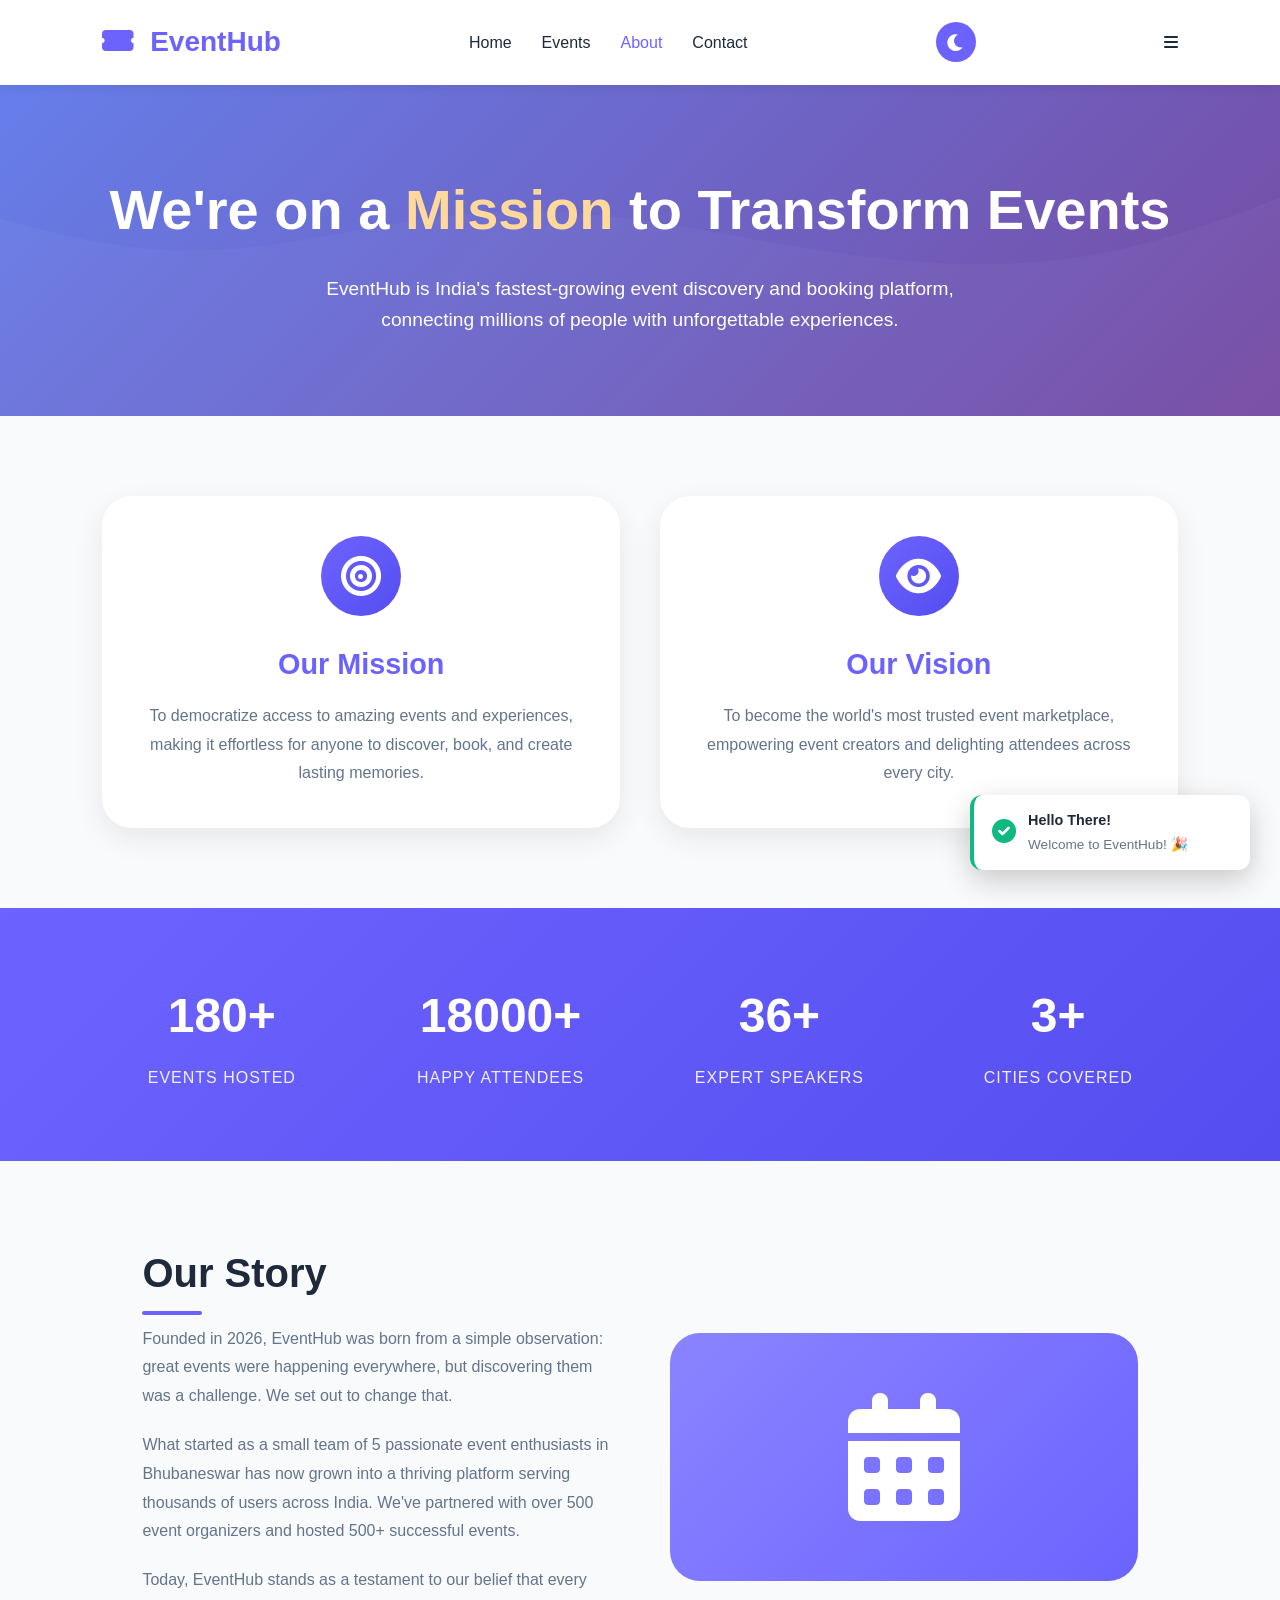
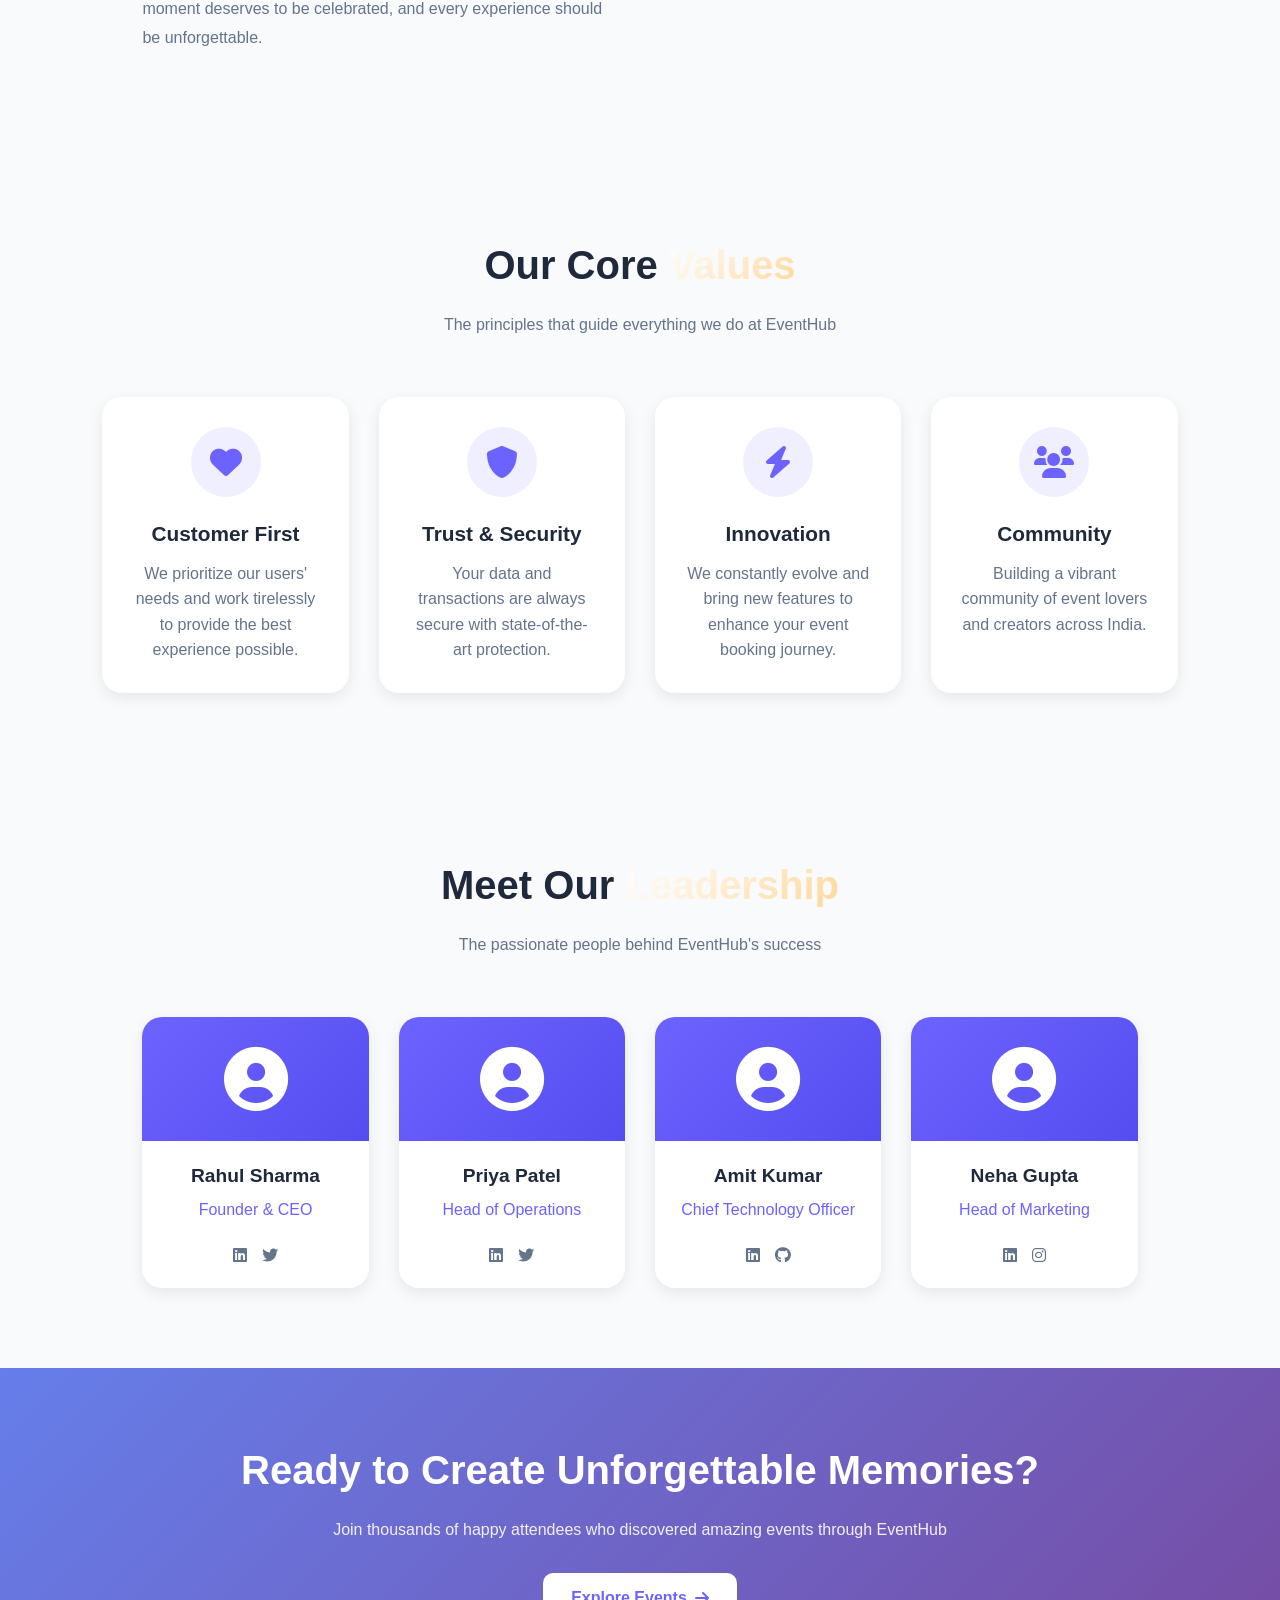
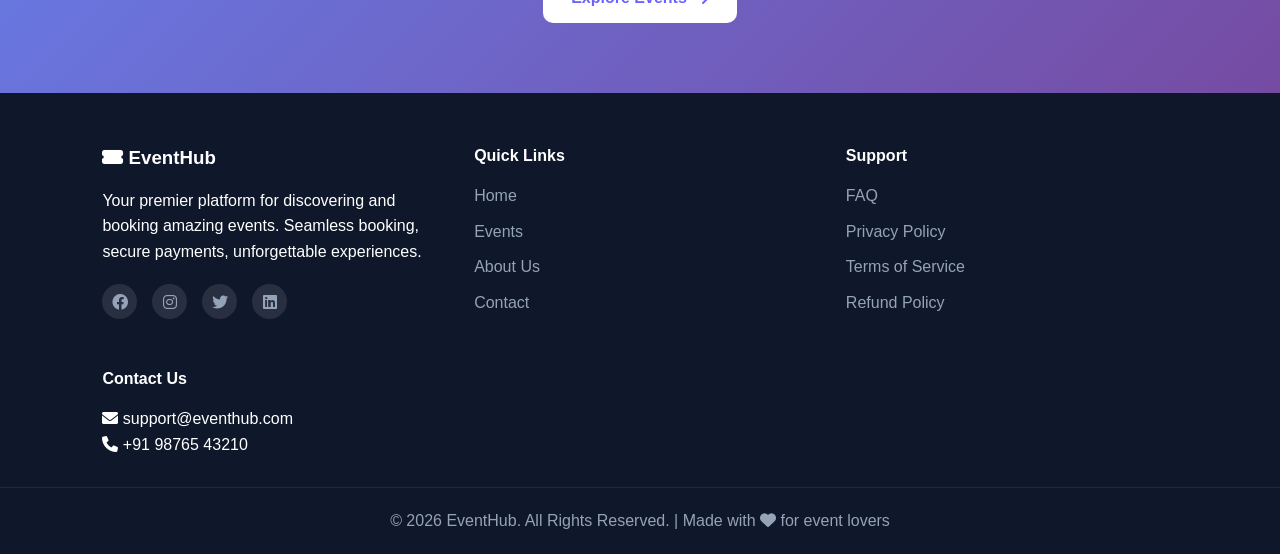
==== about.html @ 456e4f79 "Initial commit: Complete EventHub Event Booking Platform with all features" ====
<!DOCTYPE html>
<html lang="en">
<head>
    <meta charset="UTF-8">
    <meta name="viewport" content="width=device-width, initial-scale=1.0, user-scalable=yes">
    <title>About Us | EventHub - Your Premier Event Booking Platform</title>
    <link rel="stylesheet" href="css/style.css">
    <link rel="stylesheet" href="css/dark-mode.css">
    <link rel="stylesheet" href="css/toast.css">
    <link rel="stylesheet" href="https://cdnjs.cloudflare.com/ajax/libs/font-awesome/6.0.0-beta3/css/all.min.css">
    <style>
        /* Additional premium styles for About page */
        .about-hero {
            background: linear-gradient(135deg, #667eea 0%, #764ba2 100%);
            padding: 80px 8%;
            text-align: center;
            color: white;
            position: relative;
            overflow: hidden;
        }
        
        .about-hero::before {
            content: '';
            position: absolute;
            top: 0;
            left: 0;
            right: 0;
            bottom: 0;
            background: url('data:image/svg+xml,<svg xmlns="http://www.w3.org/2000/svg" viewBox="0 0 1440 320"><path fill="rgba(255,255,255,0.1)" d="M0,96L48,112C96,128,192,160,288,160C384,160,480,128,576,122.7C672,117,768,139,864,154.7C960,171,1056,181,1152,165.3C1248,149,1344,107,1392,85.3L1440,64L1440,320L1392,320C1344,320,1248,320,1152,320C1056,320,960,320,864,320C768,320,672,320,576,320C480,320,384,320,288,320C192,320,96,320,48,320L0,320Z"></path></svg>') no-repeat bottom;
            background-size: cover;
            opacity: 0.3;
        }
        
        .about-hero h1 {
            font-size: 3.5rem;
            margin-bottom: 20px;
            position: relative;
            animation: fadeInUp 0.8s ease;
        }
        
        .about-hero p {
            font-size: 1.2rem;
            max-width: 700px;
            margin: 0 auto;
            position: relative;
            animation: fadeInUp 0.8s ease 0.2s backwards;
        }
        
        @keyframes fadeInUp {
            from {
                opacity: 0;
                transform: translateY(30px);
            }
            to {
                opacity: 1;
                transform: translateY(0);
            }
        }
        
        /* Mission Vision Section */
        .mv-section {
            padding: 80px 8%;
            background: var(--light);
        }
        
        body.dark-mode .mv-section {
            background: #0f172a;
        }
        
        .mv-grid {
            display: grid;
            grid-template-columns: repeat(2, 1fr);
            gap: 40px;
            max-width: 1200px;
            margin: 0 auto;
        }
        
        .mv-card {
            background: white;
            border-radius: 30px;
            padding: 40px;
            text-align: center;
            transition: all 0.4s ease;
            box-shadow: 0 10px 30px rgba(0,0,0,0.08);
        }
        
        body.dark-mode .mv-card {
            background: #1e293b;
        }
        
        .mv-card:hover {
            transform: translateY(-10px);
            box-shadow: 0 20px 40px rgba(108, 99, 255, 0.15);
        }
        
        .mv-icon {
            width: 80px;
            height: 80px;
            background: linear-gradient(135deg, var(--primary), var(--primary-dark));
            border-radius: 50%;
            display: flex;
            align-items: center;
            justify-content: center;
            margin: 0 auto 25px;
        }
        
        .mv-icon i {
            font-size: 2.5rem;
            color: white;
        }
        
        .mv-card h3 {
            font-size: 1.8rem;
            margin-bottom: 15px;
            color: var(--primary);
        }
        
        .mv-card p {
            color: var(--gray);
            line-height: 1.8;
            font-size: 1rem;
        }
        
        /* Stats Counter Section */
        .stats-counter {
            background: linear-gradient(135deg, var(--primary) 0%, var(--primary-dark) 100%);
            padding: 70px 8%;
            color: white;
        }
        
        .stats-grid {
            display: grid;
            grid-template-columns: repeat(4, 1fr);
            gap: 40px;
            max-width: 1200px;
            margin: 0 auto;
            text-align: center;
        }
        
        .stat-counter-item {
            animation: fadeInUp 0.6s ease;
        }
        
        .stat-number {
            font-size: 3rem;
            font-weight: 800;
            display: block;
            margin-bottom: 10px;
        }
        
        .stat-label {
            font-size: 1rem;
            opacity: 0.9;
            text-transform: uppercase;
            letter-spacing: 1px;
        }
        
        /* Story Section */
        .story-section {
            padding: 80px 8%;
            max-width: 1200px;
            margin: 0 auto;
        }
        
        .story-grid {
            display: grid;
            grid-template-columns: 1fr 1fr;
            gap: 60px;
            align-items: center;
        }
        
        .story-content h2 {
            font-size: 2.5rem;
            margin-bottom: 20px;
            position: relative;
            display: inline-block;
        }
        
        .story-content h2::after {
            content: '';
            position: absolute;
            bottom: -10px;
            left: 0;
            width: 60px;
            height: 4px;
            background: var(--primary);
            border-radius: 2px;
        }
        
        .story-content p {
            color: var(--gray);
            line-height: 1.8;
            margin-bottom: 20px;
        }
        
        .story-image {
            background: linear-gradient(135deg, var(--primary-light), var(--primary));
            border-radius: 30px;
            padding: 60px;
            text-align: center;
            animation: float 3s ease-in-out infinite;
        }
        
        @keyframes float {
            0%, 100% { transform: translateY(0); }
            50% { transform: translateY(-20px); }
        }
        
        .story-image i {
            font-size: 8rem;
            color: white;
        }
        
        /* Values Section */
        .values-section {
            padding: 80px 8%;
            background: var(--light);
        }
        
        body.dark-mode .values-section {
            background: #0f172a;
        }
        
        .section-title {
            text-align: center;
            margin-bottom: 60px;
        }
        
        .section-title h2 {
            font-size: 2.5rem;
            margin-bottom: 15px;
        }
        
        .section-title p {
            color: var(--gray);
            max-width: 600px;
            margin: 0 auto;
        }
        
        .values-grid {
            display: grid;
            grid-template-columns: repeat(4, 1fr);
            gap: 30px;
            max-width: 1200px;
            margin: 0 auto;
        }
        
        .value-card {
            background: white;
            border-radius: 20px;
            padding: 30px;
            text-align: center;
            transition: all 0.3s ease;
            box-shadow: 0 5px 15px rgba(0,0,0,0.08);
        }
        
        body.dark-mode .value-card {
            background: #1e293b;
        }
        
        .value-card:hover {
            transform: translateY(-5px);
            box-shadow: 0 15px 30px rgba(108, 99, 255, 0.15);
        }
        
        .value-icon {
            width: 70px;
            height: 70px;
            background: rgba(108, 99, 255, 0.1);
            border-radius: 50%;
            display: flex;
            align-items: center;
            justify-content: center;
            margin: 0 auto 20px;
        }
        
        .value-icon i {
            font-size: 2rem;
            color: var(--primary);
        }
        
        .value-card h4 {
            font-size: 1.3rem;
            margin-bottom: 10px;
        }
        
        .value-card p {
            color: var(--gray);
            line-height: 1.6;
        }
        
        /* Team Section */
        .team-section {
            padding: 80px 8%;
            max-width: 1200px;
            margin: 0 auto;
        }
        
        .team-grid {
            display: grid;
            grid-template-columns: repeat(4, 1fr);
            gap: 30px;
        }
        
        .team-card {
            background: white;
            border-radius: 20px;
            overflow: hidden;
            text-align: center;
            transition: all 0.3s ease;
            box-shadow: 0 5px 15px rgba(0,0,0,0.08);
        }
        
        body.dark-mode .team-card {
            background: #1e293b;
        }
        
        .team-card:hover {
            transform: translateY(-10px);
            box-shadow: 0 20px 40px rgba(0,0,0,0.15);
        }
        
        .team-image {
            background: linear-gradient(135deg, var(--primary), var(--primary-dark));
            padding: 30px;
        }
        
        .team-image i {
            font-size: 4rem;
            color: white;
        }
        
        .team-card h4 {
            font-size: 1.2rem;
            margin-top: 20px;
            margin-bottom: 5px;
        }
        
        .team-card p {
            color: var(--primary);
            margin-bottom: 20px;
            font-weight: 500;
        }
        
        .team-social {
            padding-bottom: 20px;
            display: flex;
            justify-content: center;
            gap: 15px;
        }
        
        .team-social a {
            color: var(--gray);
            transition: 0.3s;
        }
        
        .team-social a:hover {
            color: var(--primary);
            transform: translateY(-3px);
        }
        
        /* CTA Section */
        .about-cta {
            background: linear-gradient(135deg, #667eea 0%, #764ba2 100%);
            padding: 70px 8%;
            text-align: center;
            color: white;
        }
        
        .about-cta h2 {
            font-size: 2.5rem;
            margin-bottom: 15px;
        }
        
        .about-cta p {
            margin-bottom: 30px;
            opacity: 0.9;
        }
        
        .about-cta .btn {
            background: white;
            color: var(--primary);
        }
        
        .about-cta .btn:hover {
            transform: translateY(-3px);
            box-shadow: 0 10px 25px rgba(0,0,0,0.2);
        }
        
        /* Responsive */
        @media (max-width: 1024px) {
            .values-grid, .team-grid {
                grid-template-columns: repeat(2, 1fr);
            }
            .stats-grid {
                grid-template-columns: repeat(2, 1fr);
            }
        }
        
        @media (max-width: 768px) {
            .about-hero h1 {
                font-size: 2rem;
            }
            .mv-grid, .story-grid, .values-grid, .team-grid {
                grid-template-columns: 1fr;
            }
            .stats-grid {
                grid-template-columns: 1fr;
                gap: 30px;
            }
            .stat-number {
                font-size: 2rem;
            }
        }
    </style>
</head>
<body>

    <nav class="navbar">
        <div class="logo">
            <i class="fas fa-ticket-alt"></i> EventHub
        </div>
        <ul class="nav-links">
            <li><a href="index.html">Home</a></li>
            <li><a href="events.html">Events</a></li>
            <li><a href="about.html" class="active">About</a></li>
            <li><a href="contact.html">Contact</a></li>
        </ul>
        <button class="dark-mode-toggle" id="darkModeToggle">
            <i class="fas fa-moon"></i>
        </button>
        <div class="mobile-menu">
            <i class="fas fa-bars"></i>
        </div>
    </nav>

    <!-- Hero Section -->
    <section class="about-hero">
        <h1>We're on a <span style="color: #ffd89b;">Mission</span> to Transform Events</h1>
        <p>EventHub is India's fastest-growing event discovery and booking platform, connecting millions of people with unforgettable experiences.</p>
    </section>

    <!-- Mission & Vision -->
    <section class="mv-section">
        <div class="mv-grid">
            <div class="mv-card">
                <div class="mv-icon">
                    <i class="fas fa-bullseye"></i>
                </div>
                <h3>Our Mission</h3>
                <p>To democratize access to amazing events and experiences, making it effortless for anyone to discover, book, and create lasting memories.</p>
            </div>
            <div class="mv-card">
                <div class="mv-icon">
                    <i class="fas fa-eye"></i>
                </div>
                <h3>Our Vision</h3>
                <p>To become the world's most trusted event marketplace, empowering event creators and delighting attendees across every city.</p>
            </div>
        </div>
    </section>

    <!-- Stats Counter Section -->
    <section class="stats-counter">
        <div class="stats-grid">
            <div class="stat-counter-item">
                <span class="stat-number" id="stat1">500+</span>
                <span class="stat-label">Events Hosted</span>
            </div>
            <div class="stat-counter-item">
                <span class="stat-number" id="stat2">50K+</span>
                <span class="stat-label">Happy Attendees</span>
            </div>
            <div class="stat-counter-item">
                <span class="stat-number" id="stat3">100+</span>
                <span class="stat-label">Expert Speakers</span>
            </div>
            <div class="stat-counter-item">
                <span class="stat-number" id="stat4">10+</span>
                <span class="stat-label">Cities Covered</span>
            </div>
        </div>
    </section>

    <!-- Our Story -->
    <section class="story-section">
        <div class="story-grid">
            <div class="story-content">
                <h2>Our Story</h2>
                <p>Founded in 2026, EventHub was born from a simple observation: great events were happening everywhere, but discovering them was a challenge. We set out to change that.</p>
                <p>What started as a small team of 5 passionate event enthusiasts in Bhubaneswar has now grown into a thriving platform serving thousands of users across India. We've partnered with over 500 event organizers and hosted 500+ successful events.</p>
                <p>Today, EventHub stands as a testament to our belief that every moment deserves to be celebrated, and every experience should be unforgettable.</p>
            </div>
            <div class="story-image">
                <i class="fas fa-calendar-alt"></i>
            </div>
        </div>
    </section>

    <!-- Our Values -->
    <section class="values-section">
        <div class="section-title">
            <h2>Our Core <span class="gradient-text">Values</span></h2>
            <p>The principles that guide everything we do at EventHub</p>
        </div>
        <div class="values-grid">
            <div class="value-card">
                <div class="value-icon">
                    <i class="fas fa-heart"></i>
                </div>
                <h4>Customer First</h4>
                <p>We prioritize our users' needs and work tirelessly to provide the best experience possible.</p>
            </div>
            <div class="value-card">
                <div class="value-icon">
                    <i class="fas fa-shield-alt"></i>
                </div>
                <h4>Trust & Security</h4>
                <p>Your data and transactions are always secure with state-of-the-art protection.</p>
            </div>
            <div class="value-card">
                <div class="value-icon">
                    <i class="fas fa-bolt"></i>
                </div>
                <h4>Innovation</h4>
                <p>We constantly evolve and bring new features to enhance your event booking journey.</p>
            </div>
            <div class="value-card">
                <div class="value-icon">
                    <i class="fas fa-users"></i>
                </div>
                <h4>Community</h4>
                <p>Building a vibrant community of event lovers and creators across India.</p>
            </div>
        </div>
    </section>

    <!-- Meet Our Team -->
    <section class="team-section">
        <div class="section-title">
            <h2>Meet Our <span class="gradient-text">Leadership</span></h2>
            <p>The passionate people behind EventHub's success</p>
        </div>
        <div class="team-grid">
            <div class="team-card">
                <div class="team-image">
                    <i class="fas fa-user-circle"></i>
                </div>
                <h4>Rahul Sharma</h4>
                <p>Founder & CEO</p>
                <div class="team-social">
                    <a href="#"><i class="fab fa-linkedin"></i></a>
                    <a href="#"><i class="fab fa-twitter"></i></a>
                </div>
            </div>
            <div class="team-card">
                <div class="team-image">
                    <i class="fas fa-user-circle"></i>
                </div>
                <h4>Priya Patel</h4>
                <p>Head of Operations</p>
                <div class="team-social">
                    <a href="#"><i class="fab fa-linkedin"></i></a>
                    <a href="#"><i class="fab fa-twitter"></i></a>
                </div>
            </div>
            <div class="team-card">
                <div class="team-image">
                    <i class="fas fa-user-circle"></i>
                </div>
                <h4>Amit Kumar</h4>
                <p>Chief Technology Officer</p>
                <div class="team-social">
                    <a href="#"><i class="fab fa-linkedin"></i></a>
                    <a href="#"><i class="fab fa-github"></i></a>
                </div>
            </div>
            <div class="team-card">
                <div class="team-image">
                    <i class="fas fa-user-circle"></i>
                </div>
                <h4>Neha Gupta</h4>
                <p>Head of Marketing</p>
                <div class="team-social">
                    <a href="#"><i class="fab fa-linkedin"></i></a>
                    <a href="#"><i class="fab fa-instagram"></i></a>
                </div>
            </div>
        </div>
    </section>

    <!-- Call to Action -->
    <section class="about-cta">
        <h2>Ready to Create Unforgettable Memories?</h2>
        <p>Join thousands of happy attendees who discovered amazing events through EventHub</p>
        <a href="events.html" class="btn">Explore Events <i class="fas fa-arrow-right"></i></a>
    </section>

    <footer>
        <div class="footer-content">
            <div class="footer-section">
                <h3><i class="fas fa-ticket-alt"></i> EventHub</h3>
                <p>Your premier platform for discovering and booking amazing events. Seamless booking, secure payments, unforgettable experiences.</p>
                <div class="social-links">
                    <a href="#"><i class="fab fa-facebook"></i></a>
                    <a href="#"><i class="fab fa-instagram"></i></a>
                    <a href="#"><i class="fab fa-twitter"></i></a>
                    <a href="#"><i class="fab fa-linkedin"></i></a>
                </div>
            </div>
            <div class="footer-section">
                <h4>Quick Links</h4>
                <ul>
                    <li><a href="index.html">Home</a></li>
                    <li><a href="events.html">Events</a></li>
                    <li><a href="about.html">About Us</a></li>
                    <li><a href="contact.html">Contact</a></li>
                </ul>
            </div>
            <div class="footer-section">
                <h4>Support</h4>
                <ul>
                    <li><a href="#">FAQ</a></li>
                    <li><a href="#">Privacy Policy</a></li>
                    <li><a href="#">Terms of Service</a></li>
                    <li><a href="#">Refund Policy</a></li>
                </ul>
            </div>
            <div class="footer-section">
                <h4>Contact Us</h4>
                <p><i class="fas fa-envelope"></i> support@eventhub.com</p>
                <p><i class="fas fa-phone"></i> +91 98765 43210</p>
            </div>
        </div>
        <div class="footer-bottom">
            <p>&copy; 2026 EventHub. All Rights Reserved. | Made with <i class="fas fa-heart"></i> for event lovers</p>
        </div>
    </footer>

    <script src="js/toast.js"></script>
    <script src="js/script.js"></script>
    <script>
        // Animated counter for stats
        function animateCounter(elementId, targetValue) {
            const element = document.getElementById(elementId);
            if (!element) return;
            
            let currentValue = 0;
            const duration = 2000;
            const increment = targetValue / (duration / 16);
            
            const updateCounter = () => {
                currentValue += increment;
                if (currentValue < targetValue) {
                    element.textContent = Math.floor(currentValue) + (targetValue > 1000 ? '+' : '+');
                    requestAnimationFrame(updateCounter);
                } else {
                    element.textContent = targetValue + (targetValue > 1000 ? '+' : '+');
                }
            };
            
            updateCounter();
        }
        
        // Trigger counters when in view
        const observerOptions = {
            threshold: 0.3
        };
        
        const statsObserver = new IntersectionObserver((entries) => {
            entries.forEach(entry => {
                if (entry.isIntersecting) {
                    animateCounter('stat1', 500);
                    animateCounter('stat2', 50000);
                    animateCounter('stat3', 100);
                    animateCounter('stat4', 10);
                    statsObserver.unobserve(entry.target);
                }
            });
        }, observerOptions);
        
        const statsSection = document.querySelector('.stats-counter');
        if (statsSection) {
            statsObserver.observe(statsSection);
        }
        
        // Animation on scroll for cards
        const fadeObserver = new IntersectionObserver((entries) => {
            entries.forEach(entry => {
                if (entry.isIntersecting) {
                    entry.target.style.opacity = '1';
                    entry.target.style.transform = 'translateY(0)';
                }
            });
        }, { threshold: 0.1, rootMargin: '0px 0px -50px 0px' });
        
        document.querySelectorAll('.mv-card, .value-card, .team-card').forEach(el => {
            el.style.opacity = '0';
            el.style.transform = 'translateY(30px)';
            el.style.transition = 'all 0.6s ease';
            fadeObserver.observe(el);
        });
    </script>
</body>
</html>
---- css/style.css ----
* {
    margin: 0;
    padding: 0;
    box-sizing: border-box;
    font-family: 'Segoe UI', Tahoma, Geneva, Verdana, sans-serif;
}

:root {
    --primary: #6c63ff;
    --primary-dark: #564df0;
    --primary-light: #8b84ff;
    --secondary: #ff6584;
    --dark: #1e293b;
    --light: #f8fafc;
    --gray: #64748b;
    --success: #10b981;
    --warning: #f59e0b;
    --danger: #ef4444;
}

body {
    background: var(--light);
    color: var(--dark);
    line-height: 1.6;
}

/* Navbar */
.navbar {
    display: flex;
    justify-content: space-between;
    align-items: center;
    padding: 20px 8%;
    background: white;
    box-shadow: 0 2px 10px rgba(0, 0, 0, 0.08);
    position: sticky;
    top: 0;
    z-index: 1000;
}

.logo {
    font-size: 28px;
    font-weight: bold;
    color: var(--primary);
}

.logo i {
    margin-right: 8px;
}

.nav-links {
    display: flex;
    gap: 30px;
    list-style: none;
}

.nav-links a {
    text-decoration: none;
    color: var(--dark);
    font-weight: 500;
    transition: 0.3s;
}

.nav-links a:hover,
.nav-links a.active {
    color: var(--primary);
}

/* Buttons */
.btn {
    display: inline-flex;
    align-items: center;
    gap: 8px;
    padding: 12px 28px;
    border-radius: 10px;
    text-decoration: none;
    font-weight: 600;
    transition: 0.3s;
    cursor: pointer;
    border: none;
    font-size: 16px;
}

.btn-primary {
    background: var(--primary);
    color: white;
}

.btn-primary:hover {
    background: var(--primary-dark);
    transform: translateY(-2px);
    box-shadow: 0 5px 20px rgba(108, 99, 255, 0.3);
}

.btn-outline {
    background: transparent;
    color: var(--primary);
    border: 2px solid var(--primary);
}

.btn-outline:hover {
    background: var(--primary);
    color: white;
}

.btn-block {
    width: 100%;
    justify-content: center;
}

/* Hero Section */
.hero {
    display: flex;
    align-items: center;
    justify-content: space-between;
    padding: 60px 8%;
    gap: 50px;
    background: linear-gradient(135deg, #667eea 0%, #764ba2 100%);
    color: white;
}

.hero-content {
    flex: 1;
}

.hero-badge {
    background: rgba(255, 255, 255, 0.2);
    padding: 5px 15px;
    border-radius: 25px;
    font-size: 14px;
    display: inline-block;
    margin-bottom: 20px;
}

.hero-content h1 {
    font-size: 3.5rem;
    margin-bottom: 20px;
    line-height: 1.2;
}

.gradient-text {
    background: linear-gradient(135deg, #fff 0%, #ffd89b 100%);
    -webkit-background-clip: text;
    background-clip: text;
    color: transparent;
}

.hero-content p {
    font-size: 1.1rem;
    margin-bottom: 30px;
    opacity: 0.9;
}

.hero-buttons {
    display: flex;
    gap: 15px;
    margin-bottom: 40px;
}

.stats {
    display: flex;
    gap: 40px;
}

.stat h3 {
    font-size: 1.8rem;
    font-weight: bold;
}

.stat p {
    font-size: 0.9rem;
    opacity: 0.8;
    margin: 0;
}

.hero-image {
    flex: 1;
    position: relative;
}

.hero-image img {
    width: 100%;
    border-radius: 30px;
    box-shadow: 0 20px 40px rgba(0, 0, 0, 0.2);
}

.floating-card {
    position: absolute;
    background: white;
    padding: 12px 20px;
    border-radius: 50px;
    display: flex;
    align-items: center;
    gap: 10px;
    box-shadow: 0 10px 20px rgba(0, 0, 0, 0.1);
    color: var(--dark);
}

.card-1 {
    top: 20%;
    left: -20px;
}

.card-2 {
    bottom: 20%;
    right: -20px;
}

/* Categories */
.categories {
    padding: 80px 8%;
    background: white;
}

.section-header {
    text-align: center;
    margin-bottom: 50px;
}

.section-header h2 {
    font-size: 2.5rem;
    margin-bottom: 10px;
}

.section-header p {
    color: var(--gray);
}

.category-container {
    display: grid;
    grid-template-columns: repeat(auto-fit, minmax(180px, 1fr));
    gap: 25px;
}

.category-card {
    text-align: center;
    padding: 30px;
    background: var(--light);
    border-radius: 20px;
    transition: 0.3s;
    cursor: pointer;
}

.category-card:hover {
    transform: translateY(-5px);
    box-shadow: 0 10px 25px rgba(0, 0, 0, 0.1);
}

.category-card i {
    font-size: 2.5rem;
    color: var(--primary);
    margin-bottom: 15px;
}

.category-card h3 {
    margin-bottom: 5px;
}

.category-card p {
    color: var(--gray);
    font-size: 0.9rem;
}

/* Events Section */
.events {
    padding: 60px 8%;
}

.event-container {
    display: grid;
    grid-template-columns: repeat(auto-fit, minmax(300px, 1fr));
    gap: 30px;
}

.event-card {
    background: white;
    border-radius: 20px;
    overflow: hidden;
    box-shadow: 0 5px 15px rgba(0, 0, 0, 0.08);
    transition: 0.3s;
}

.event-card:hover {
    transform: translateY(-5px);
    box-shadow: 0 15px 30px rgba(0, 0, 0, 0.15);
}

.event-card img {
    width: 100%;
    height: 200px;
    object-fit: cover;
}

.event-card h3 {
    padding: 15px 15px 5px;
    font-size: 1.1rem;
}

.event-card .price {
    color: var(--primary);
    font-weight: bold;
    font-size: 1.2rem;
    padding: 0 15px;
}

.event-card button {
    margin: 15px;
    padding: 10px 20px;
    background: var(--primary);
    color: white;
    border: none;
    border-radius: 8px;
    cursor: pointer;
    transition: 0.3s;
}

.event-card button:hover {
    background: var(--primary-dark);
}

/* Event Details */
.event-details {
    padding: 60px 8%;
}

.details-card {
    background: white;
    border-radius: 25px;
    overflow: hidden;
    box-shadow: 0 10px 30px rgba(0, 0, 0, 0.1);
}

.details-card img {
    width: 100%;
    height: 400px;
    object-fit: cover;
}

.details-card h1 {
    padding: 25px 30px 10px;
    font-size: 2rem;
}

.details-card p {
    padding: 0 30px;
    color: var(--gray);
}

.details-card h3 {
    padding: 10px 30px;
}

.details-card h2 {
    padding: 10px 30px;
    color: var(--primary);
    font-size: 2rem;
}

.details-card .btn {
    margin: 20px 30px 40px;
}

/* Booking Form */
.booking {
    max-width: 700px;
    margin: 60px auto;
    background: white;
    padding: 40px;
    border-radius: 25px;
    box-shadow: 0 10px 40px rgba(0, 0, 0, 0.1);
}

.booking-header {
    text-align: center;
    margin-bottom: 30px;
}

.booking-header i {
    font-size: 3rem;
    color: var(--primary);
}

.booking-header h1 {
    margin: 10px 0;
}

.event-summary {
    background: var(--light);
    padding: 15px;
    border-radius: 12px;
    margin-bottom: 25px;
    text-align: center;
}

.form-group {
    margin-bottom: 20px;
}

.form-group label {
    display: block;
    margin-bottom: 8px;
    font-weight: 500;
}

.form-group input,
.form-group select {
    width: 100%;
    padding: 12px 15px;
    border: 1px solid #e2e8f0;
    border-radius: 10px;
    font-size: 16px;
    transition: 0.3s;
}

.form-group input:focus,
.form-group select:focus {
    outline: none;
    border-color: var(--primary);
    box-shadow: 0 0 0 3px rgba(108, 99, 255, 0.1);
}

.form-row {
    display: grid;
    grid-template-columns: 1fr 1fr;
    gap: 20px;
}

.price-breakdown {
    background: var(--light);
    padding: 20px;
    border-radius: 12px;
    margin: 20px 0;
}

.price-row {
    display: flex;
    justify-content: space-between;
    padding: 8px 0;
}

.price-row.total {
    font-weight: bold;
    font-size: 1.2rem;
    border-top: 2px solid #e2e8f0;
    margin-top: 8px;
    padding-top: 12px;
}

/* Checkout */
.checkout-container {
    max-width: 700px;
    margin: 60px auto;
}

.checkout-wrapper {
    background: white;
    border-radius: 25px;
    padding: 40px;
    box-shadow: 0 10px 40px rgba(0, 0, 0, 0.1);
}

.checkout-header {
    text-align: center;
    margin-bottom: 30px;
}

.checkout-header i {
    font-size: 3rem;
    color: var(--success);
}

.checkout-details {
    background: var(--light);
    padding: 20px;
    border-radius: 15px;
    margin-bottom: 25px;
}

.payment-methods {
    margin: 25px 0;
}

.payment-options {
    display: flex;
    gap: 15px;
    margin-top: 15px;
    flex-wrap: wrap;
}

.payment-option {
    display: flex;
    align-items: center;
    gap: 8px;
    padding: 12px 20px;
    border: 2px solid #e2e8f0;
    border-radius: 10px;
    cursor: pointer;
    transition: 0.3s;
}

.payment-option:hover {
    border-color: var(--primary);
}

.payment-option input {
    margin: 0;
}

/* Confirmation */
.confirmation-container {
    min-height: 100vh;
    display: flex;
    align-items: center;
    justify-content: center;
    background: linear-gradient(135deg, #667eea 0%, #764ba2 100%);
    padding: 20px;
}

.confirmation-card {
    background: white;
    border-radius: 30px;
    padding: 50px;
    text-align: center;
    max-width: 600px;
    animation: slideUp 0.5s ease;
}

@keyframes slideUp {
    from {
        opacity: 0;
        transform: translateY(30px);
    }
    to {
        opacity: 1;
        transform: translateY(0);
    }
}

.success-animation i {
    font-size: 5rem;
    color: var(--success);
}

.booking-summary {
    background: var(--light);
    padding: 20px;
    border-radius: 15px;
    margin: 25px 0;
    text-align: left;
}

.confirmation-actions {
    display: flex;
    gap: 15px;
    justify-content: center;
    flex-wrap: wrap;
}

/* Filter Section */
.filter-section {
    padding: 0 8% 30px;
}

.filter-container {
    display: flex;
    gap: 15px;
    flex-wrap: wrap;
    justify-content: center;
}

.search-box {
    display: flex;
    align-items: center;
    background: white;
    border: 1px solid #e2e8f0;
    border-radius: 10px;
    padding: 8px 15px;
    flex: 1;
    max-width: 350px;
}

.search-box i {
    color: var(--gray);
}

.search-box input {
    border: none;
    padding: 8px;
    width: 100%;
    outline: none;
}

.filter-select {
    padding: 10px 20px;
    border: 1px solid #e2e8f0;
    border-radius: 10px;
    background: white;
    cursor: pointer;
}

.page-header {
    text-align: center;
    padding: 60px 8% 20px;
    background: linear-gradient(135deg, #667eea 0%, #764ba2 100%);
    color: white;
}

.page-header h1 {
    font-size: 2.5rem;
}

/* CTA Section */
.cta {
    background: linear-gradient(135deg, var(--primary) 0%, var(--primary-dark) 100%);
    color: white;
    text-align: center;
    padding: 80px 8%;
    margin: 40px 0 0;
}

.cta-content h2 {
    font-size: 2rem;
    margin-bottom: 15px;
}

.cta-content p {
    margin-bottom: 30px;
    opacity: 0.9;
}

.view-all {
    text-align: center;
    margin-top: 40px;
}

/* Footer */
footer {
    background: #0f172a;
    color: white;
    margin-top: 0;
}

.footer-content {
    display: grid;
    grid-template-columns: repeat(auto-fit, minmax(250px, 1fr));
    gap: 40px;
    padding: 50px 8% 30px;
}

.footer-section h3,
.footer-section h4 {
    margin-bottom: 15px;
}

.footer-section ul {
    list-style: none;
}

.footer-section ul li {
    margin-bottom: 10px;
}

.footer-section a {
    color: #94a3b8;
    text-decoration: none;
    transition: 0.3s;
}

.footer-section a:hover {
    color: var(--primary);
}

.social-links {
    display: flex;
    gap: 15px;
    margin-top: 20px;
}

.social-links a {
    display: inline-flex;
    align-items: center;
    justify-content: center;
    width: 35px;
    height: 35px;
    background: rgba(255, 255, 255, 0.1);
    border-radius: 50%;
    transition: 0.3s;
}

.social-links a:hover {
    background: var(--primary);
    transform: translateY(-3px);
}

.footer-bottom {
    text-align: center;
    padding: 20px;
    border-top: 1px solid #1e293b;
    color: #94a3b8;
}

/* Responsive */
@media (max-width: 768px) {
    .navbar {
        flex-direction: column;
        gap: 15px;
    }

    .hero {
        flex-direction: column;
        text-align: center;
        padding: 40px 5%;
    }

    .hero-content h1 {
        font-size: 2rem;
    }

    .hero-buttons {
        justify-content: center;
    }

    .stats {
        justify-content: center;
    }

    .floating-card {
        display: none;
    }

    .form-row {
        grid-template-columns: 1fr;
    }

    .confirmation-card {
        padding: 30px;
        margin: 20px;
    }
}
---- css/dark-mode.css ----
/* Dark Mode Styles */
body.dark-mode {
    --dark: #f8fafc;
    --light: #1e293b;
    --gray: #94a3b8;
    background: #0f172a;
    color: #f1f5f9;
}

body.dark-mode .navbar,
body.dark-mode .category-card,
body.dark-mode .event-card,
body.dark-mode .details-card,
body.dark-mode .booking,
body.dark-mode .checkout-wrapper,
body.dark-mode .confirmation-card {
    background: #1e293b;
    box-shadow: 0 5px 20px rgba(0, 0, 0, 0.3);
}

body.dark-mode .navbar {
    background: #0f172a;
    border-bottom: 1px solid #334155;
}

body.dark-mode .nav-links a {
    color: #cbd5e1;
}

body.dark-mode .nav-links a:hover {
    color: var(--primary);
}

body.dark-mode .category-card {
    background: #1e293b;
}

body.dark-mode .search-box,
body.dark-mode .filter-select,
body.dark-mode .form-group input,
body.dark-mode .form-group select {
    background: #1e293b;
    border-color: #475569;
    color: #f1f5f9;
}

body.dark-mode .search-box input {
    background: transparent;
    color: #f1f5f9;
}

body.dark-mode .price-breakdown,
body.dark-mode .checkout-details,
body.dark-mode .event-summary,
body.dark-mode .booking-summary {
    background: #0f172a;
}

body.dark-mode .payment-option {
    border-color: #475569;
}

body.dark-mode .floating-card {
    background: #1e293b;
    color: #f1f5f9;
}

body.dark-mode footer {
    background: #020617;
}

/* Dark Mode Toggle Button */
.dark-mode-toggle {
    background: var(--light);
    border: none;
    cursor: pointer;
    font-size: 1.2rem;
    padding: 8px 12px;
    border-radius: 50%;
    transition: 0.3s;
    display: flex;
    align-items: center;
    justify-content: center;
    background: var(--primary);
    color: white;
    width: 40px;
    height: 40px;
}

.dark-mode-toggle:hover {
    transform: scale(1.1);
}
---- css/toast.css ----
/* Toast Notification Styles */
.toast-container {
    position: fixed;
    bottom: 30px;
    right: 30px;
    z-index: 9999;
    display: flex;
    flex-direction: column;
    gap: 12px;
}

.toast {
    min-width: 280px;
    max-width: 350px;
    background: white;
    border-radius: 12px;
    padding: 14px 18px;
    box-shadow: 0 10px 30px rgba(0, 0, 0, 0.2);
    display: flex;
    align-items: center;
    gap: 12px;
    animation: slideInRight 0.3s ease;
    position: relative;
    overflow: hidden;
}

@keyframes slideInRight {
    from {
        transform: translateX(100%);
        opacity: 0;
    }
    to {
        transform: translateX(0);
        opacity: 1;
    }
}

.toast-success {
    border-left: 4px solid #10b981;
}

.toast-success i {
    color: #10b981;
}

.toast-error {
    border-left: 4px solid #ef4444;
}

.toast-error i {
    color: #ef4444;
}

.toast-info {
    border-left: 4px solid #3b82f6;
}

.toast-info i {
    color: #3b82f6;
}

.toast-warning {
    border-left: 4px solid #f59e0b;
}

.toast-warning i {
    color: #f59e0b;
}

.toast-icon {
    font-size: 1.5rem;
}

.toast-content {
    flex: 1;
}

.toast-title {
    font-weight: 600;
    margin-bottom: 2px;
    font-size: 0.9rem;
}

.toast-message {
    font-size: 0.85rem;
    color: #64748b;
}

body.dark-mode .toast {
    background: #1e293b;
}

body.dark-mode .toast-message {
    color: #94a3b8;
}

.toast-progress {
    position: absolute;
    bottom: 0;
    left: 0;
    height: 3px;
    background: var(--primary);
    animation: progress 3s linear forwards;
}

@keyframes progress {
    from {
        width: 100%;
    }
    to {
        width: 0%;
    }
}

@media (max-width: 768px) {
    .toast-container {
        bottom: 20px;
        right: 20px;
        left: 20px;
    }
    
    .toast {
        width: auto;
        max-width: none;
    }
}
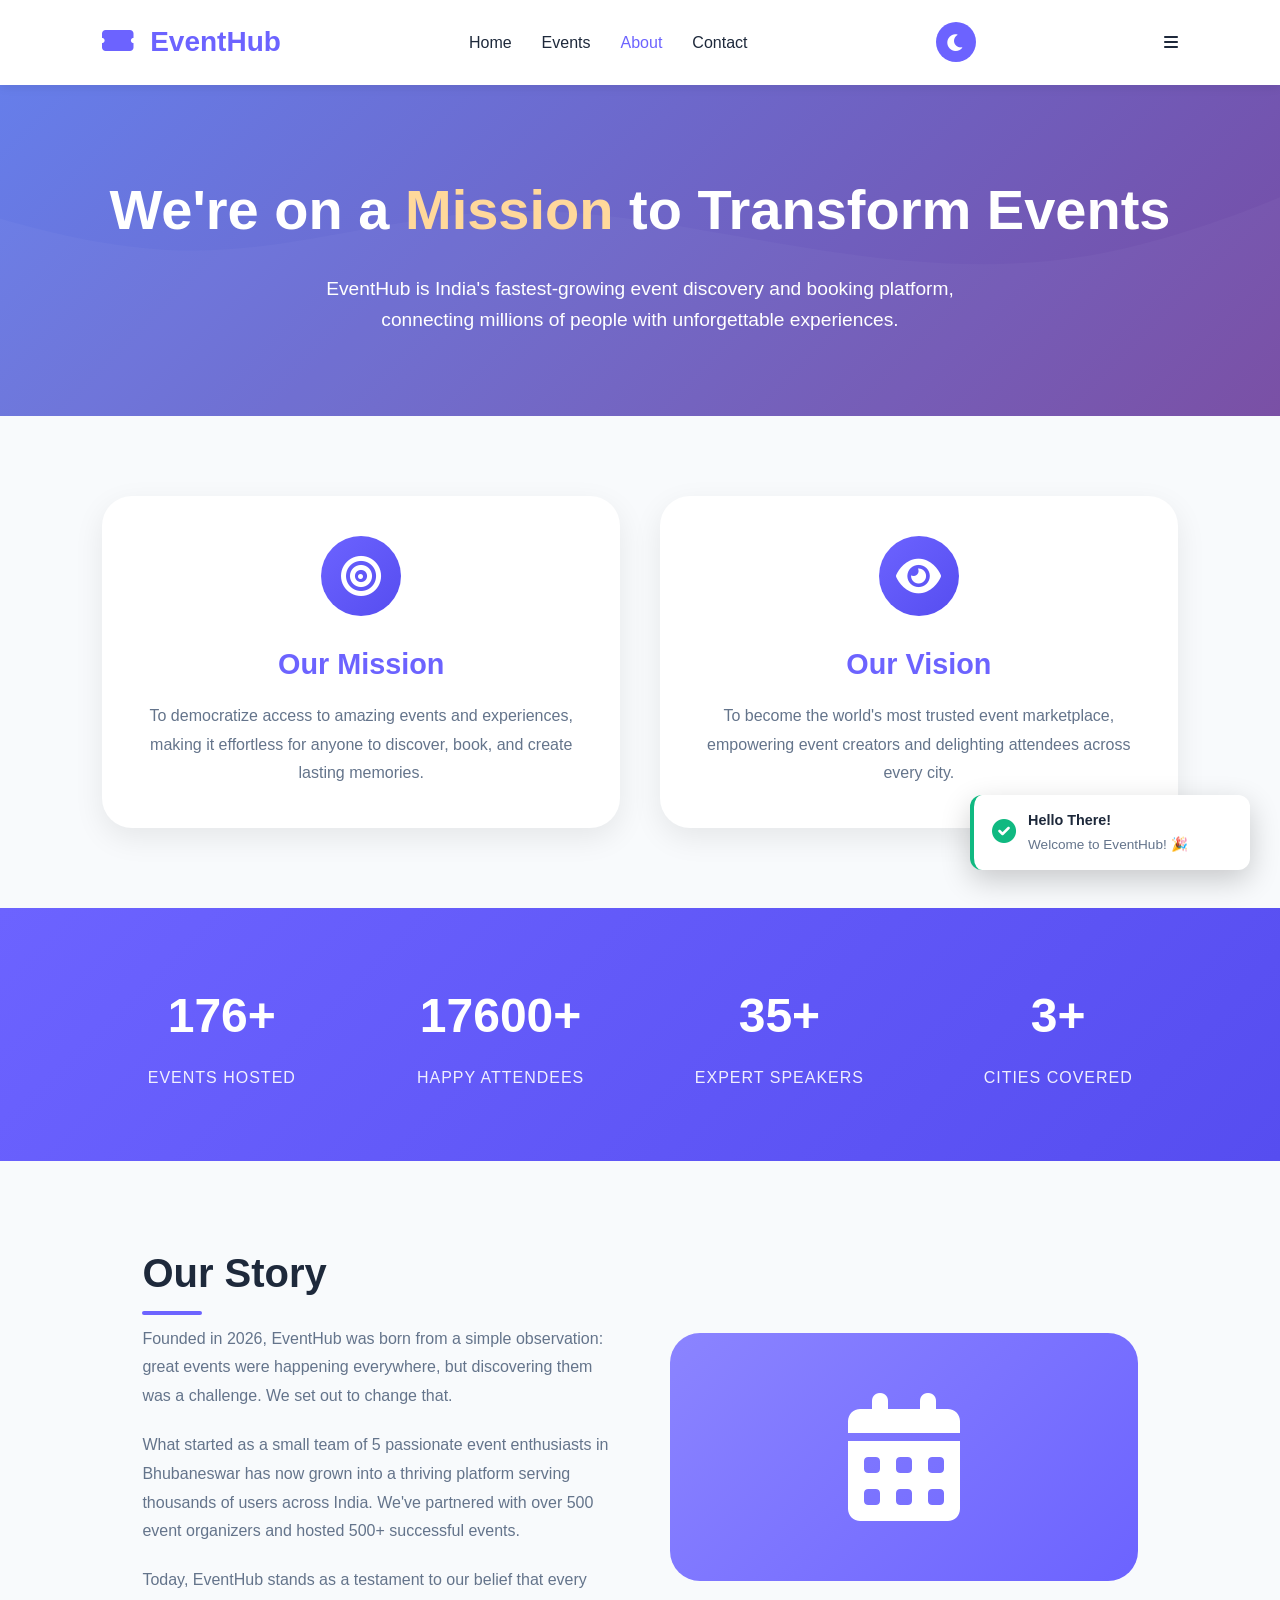
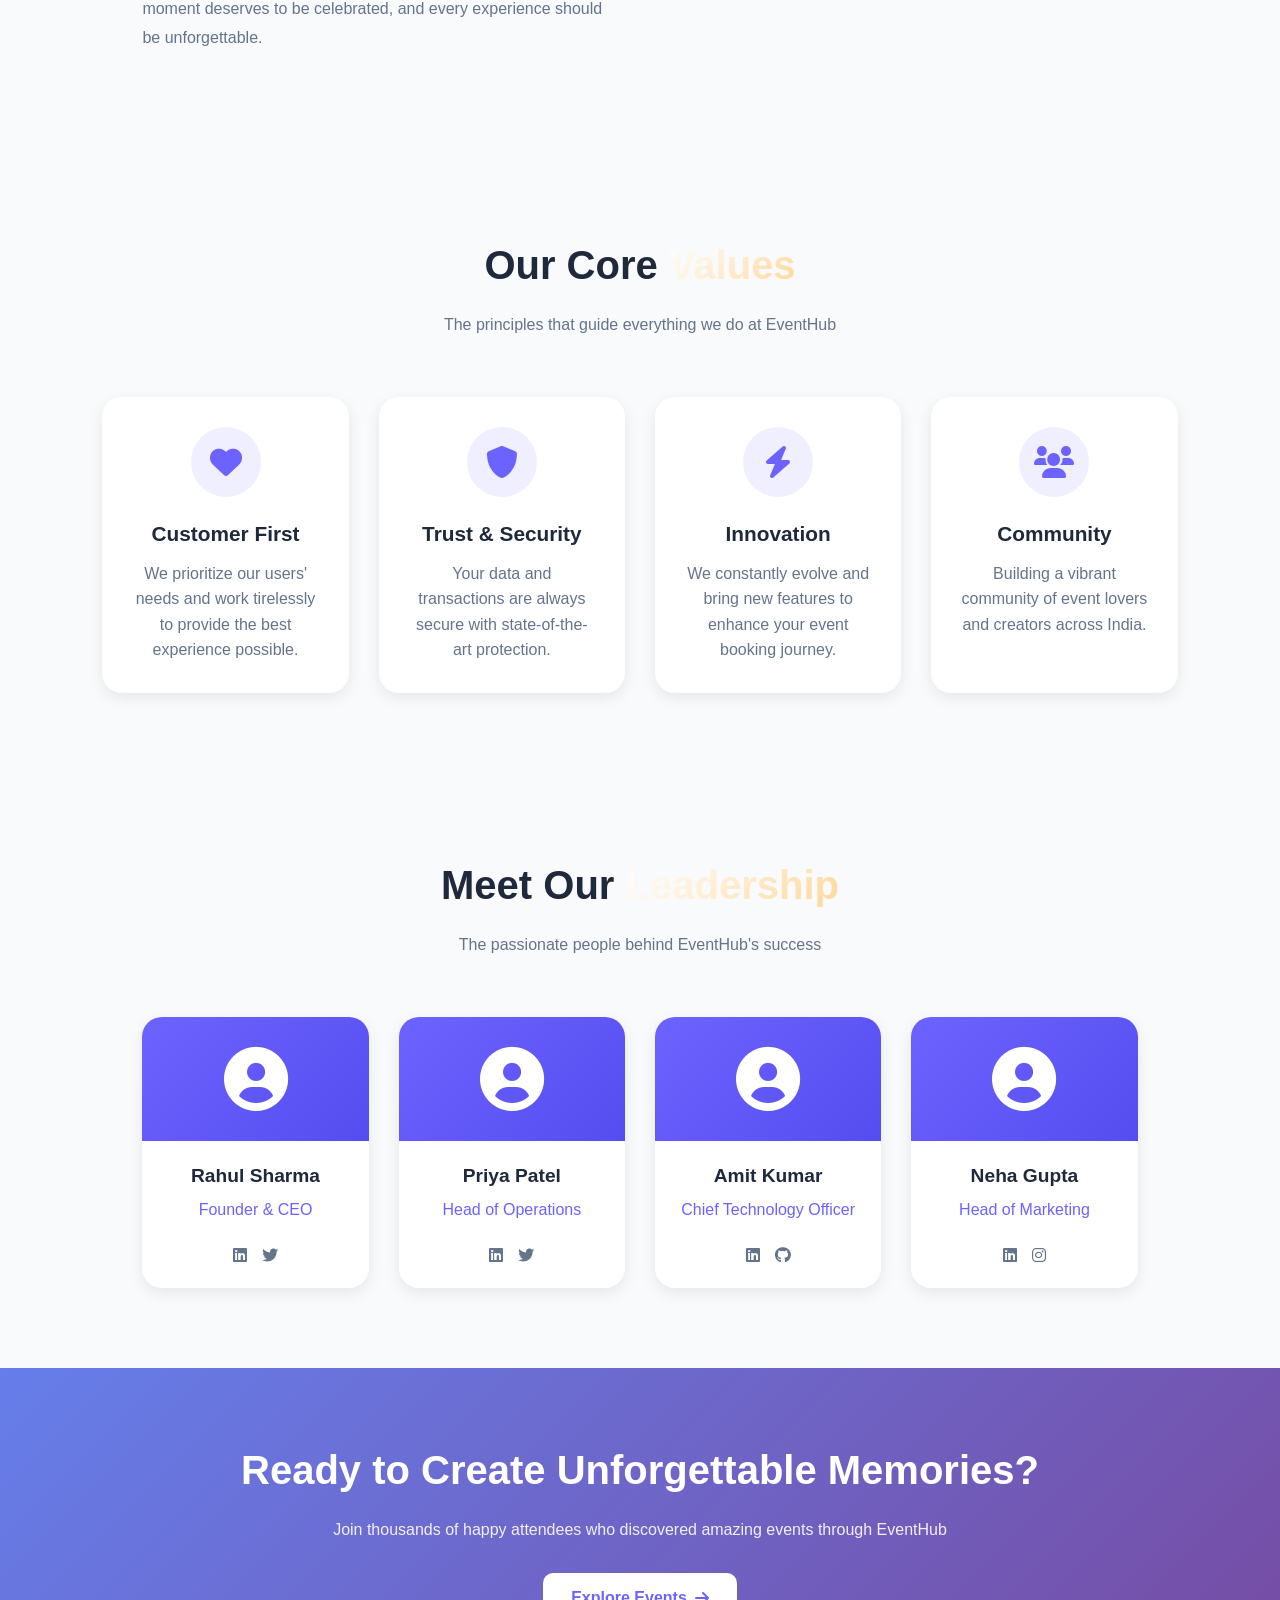
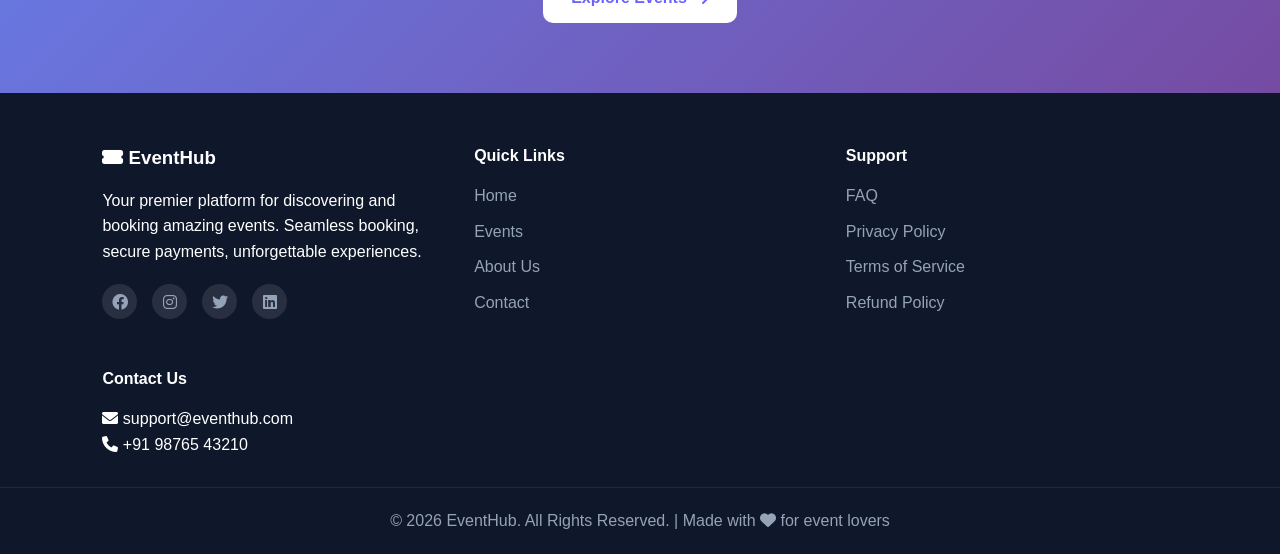
==== commit 110361b9: "Initial commit: Complete EventHub Event Booking Platform with all features" ====
--- a/about.html
+++ b/about.html
@@ -2,8 +2,8 @@
 <html lang="en">
 <head>
     <meta charset="UTF-8">
-    <meta name="viewport" content="width=device-width, initial-scale=1.0, user-scalable=yes">
-    <title>About Us | EventHub - Your Premier Event Booking Platform</title>
+    <meta name="viewport" content="width=device-width, initial-scale=1.0, user-scalable=yes">  
+    <title>About Us | EventHub - Your Premier Event Booking Platform</title> 
     <link rel="stylesheet" href="css/style.css">
     <link rel="stylesheet" href="css/dark-mode.css">
     <link rel="stylesheet" href="css/toast.css">
@@ -702,4 +702,4 @@
         });
     </script>
 </body>
-</html>+</html>
